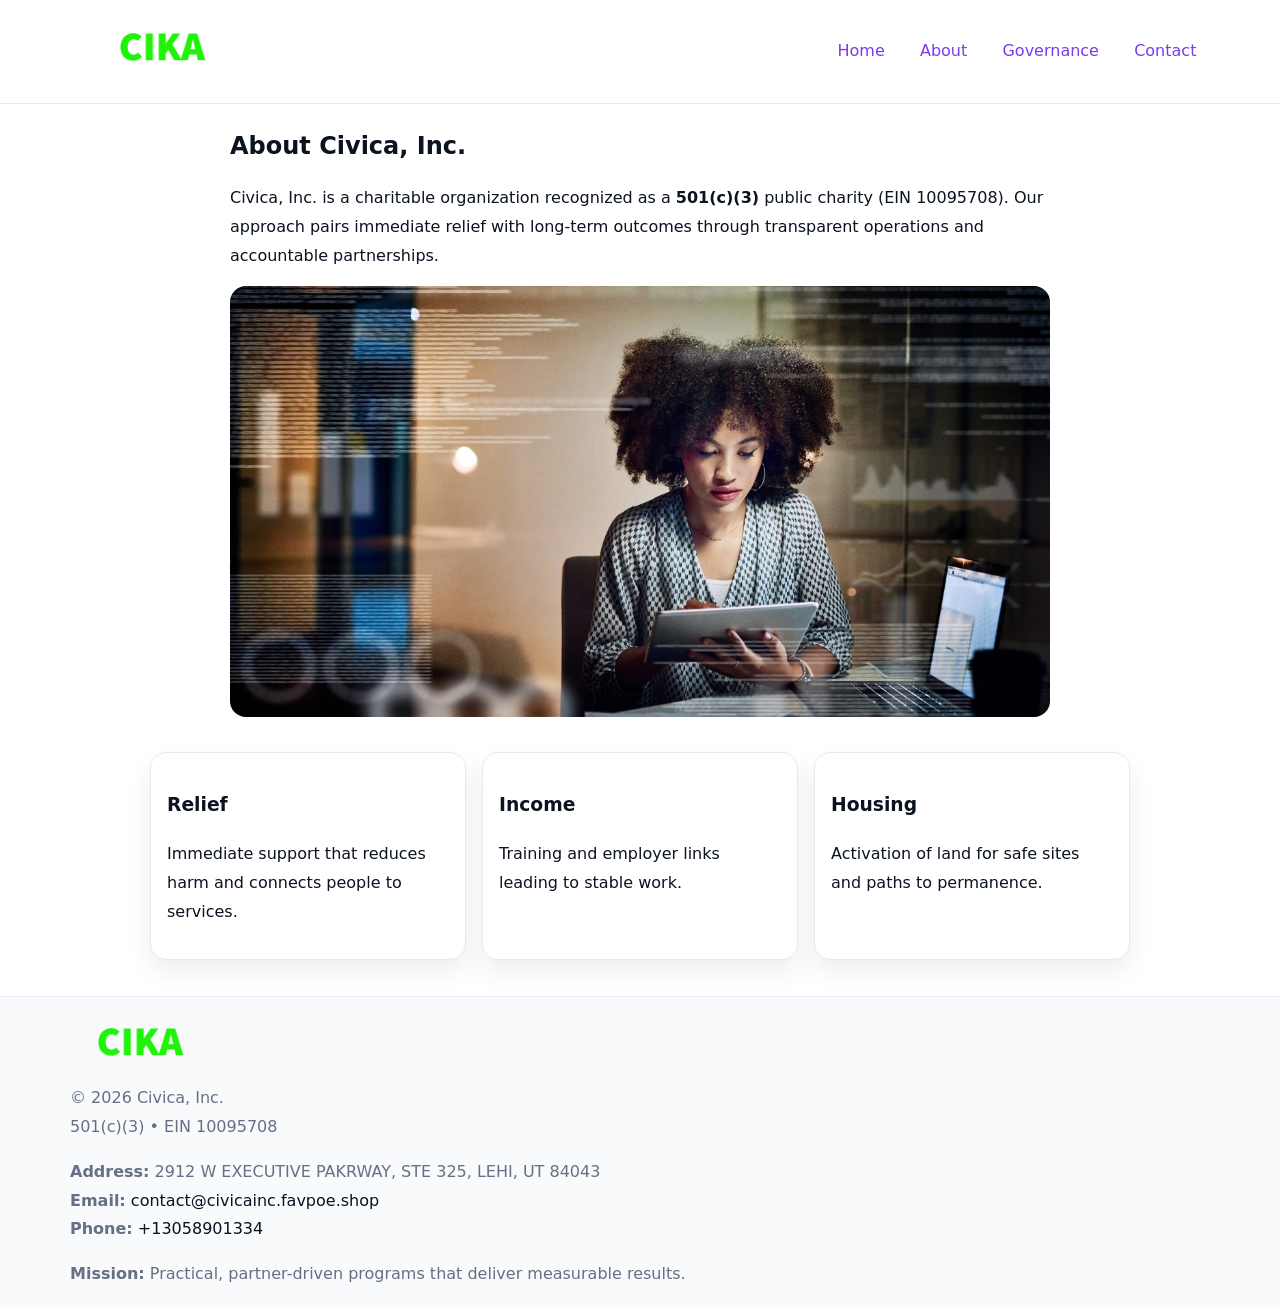
==== about.html @ 71fb02a6 "Initial commit" ====
<!doctype html><html lang="en"><head>
<meta charset="utf-8"/><meta name="viewport" content="width=device-width,initial-scale=1"/>
<title>Civica, Inc. – Nonprofit • 2025</title>
<link rel="stylesheet" href="assets/styles.css"/><link rel="icon" href="images/logo.png"/>
<meta name="data-ein" content="10095708"/><meta name="data-name" content="Civica, Inc."/>
  <meta name="description" content="Our nonprofit strengthens the community with programs focused on community services, education, and direct relief.">
</head><body>
<div style="position:absolute;left:-9999px;top:-9999px;opacity:0" data-uniq="{{UNIQUE_BLOB}}">
  <span>Our nonprofit strengthens the community with programs focused on community services, education, and direct relief.</span><svg width="12" height="12" viewBox="0 0 12 12" xmlns="http://www.w3.org/2000/svg"><circle cx="6" cy="6" r="5" fill="#2b6cb0"/></svg><img src="images/about.jpg" width="1" height="1" alt="" loading="lazy"/>
</div>

<header><div class="cc2088f52ed">
  <a href="index.html"><img src="images/logo.png" style="width:140px" alt=""></a>
  <nav><a href="index.html">Home</a><a class="active" href="about.html">About</a><a href="governance.html">Governance</a><a href="contact.html">Contact</a></nav>
</div></header>

<main class="ce6865de574">
  <section class="section narrow">
    <h1>About Civica, Inc.</h1>
    <p>Civica, Inc. is a charitable organization recognized as a <strong>501(c)(3)</strong> public charity (EIN 10095708). Our approach pairs immediate relief with long-term outcomes through transparent operations and accountable partnerships.</p>
    <img src="images/about.jpg" alt="About our work" style="margin-top:1rem">
  </section>

  <section class="section c895de136ca">
    <article class="c3207794606"><h3>Relief</h3><p>Immediate support that reduces harm and connects people to services.</p></article>
    <article class="c3207794606"><h3>Income</h3><p>Training and employer links leading to stable work.</p></article>
    <article class="c3207794606"><h3>Housing</h3><p>Activation of land for safe sites and paths to permanence.</p></article>
  </section>
</main>

<footer>
  <div class="footer">
    <div class="ca390592bb8">
      <div class="fcol"><img src="images/logo.png" style="width:140px;margin-bottom:.4rem" alt=""><div class="small">© <span id="year"></span> Civica, Inc.</div><div class="small">501(c)(3) • EIN 10095708</div></div>
      <div class="fcol"><div class="small"><strong>Address:</strong> 2912 W EXECUTIVE PAKRWAY, STE 325, LEHI, UT 84043</div><div class="small"><strong>Email:</strong> <a href="mailto:contact@civicainc.favpoe.shop">contact@civicainc.favpoe.shop</a></div><div class="small"><strong>Phone:</strong> <a href="tel:+13058901334">+13058901334</a></div></div>
      <div class="fcol"><div class="small"><strong>Mission:</strong> Practical, partner-driven programs that deliver measurable results.</div></div>
    </div>
  </div>
</footer>
<script>(()=>{const y=document.getElementById('year');if(y)y.textContent=new Date().getFullYear()})();</script>
</body></html>
---- assets/styles.css ----
:root{
  --ink:#0b1220;--muted:#657085;--paper:#ffffff;--line:#e6eaf0;
  --brand:#7c3aed;--brand-ink:#5b21b6;--soft:#f5f3ff;
  --r:16px;--sh:0 12px 26px rgba(11,18,32,.07)
}
*{box-sizing:border-box}
html,body{height:100%}
body{
  margin:0;color:var(--ink);background:var(--paper);
  font-family:Inter,system-ui,Arial,sans-serif;line-height:1.8;
  -webkit-text-size-adjust:100%
}
img{max-width:100%;height:auto;display:block;border-radius:var(--r)}
a{color:var(--brand);text-decoration:none}
a:hover{text-decoration:underline}

/* ---------- TOP NAV ---------- */
header{position:sticky;top:0;z-index:10;background:#fff;border-bottom:1px solid var(--line)}
.cc2088f52ed{
  width:min(1140px,94%);margin:0 auto;padding:.7rem 0;
  display:flex;justify-content:space-between;align-items:center;gap:.6rem;
  flex-wrap:wrap; /* cho mobile */
}
.cc2088f52ed a{margin-left:.5rem;padding:.55rem .85rem;border-radius:999px}
.cc2088f52ed a:hover{background:var(--soft);text-decoration:none}

/* ---------- CONTAINER ---------- */
.ce6865de574{width:min(980px,92%);margin:0 auto}

/* ---------- HERO (CENTERED) ---------- */
.c464f6f41e9{background:linear-gradient(180deg,var(--soft),#fff 60%);border-bottom:1px solid var(--line)}
.c464f6f41e9 .ce6865de574{
  text-align:center;padding:1.2rem 0;display:grid;gap:.9rem;justify-items:center
}
.c464f6f41e9 h1{font-size:clamp(1.6rem,4.5vw,2.6rem);margin:.25rem 0}
.c464f6f41e9 p.lead{color:var(--muted);max-width:48rem;margin:0 auto;padding:0 .4rem}
.c464f6f41e9 img{max-width:820px;box-shadow:var(--sh)}

/* ---------- SECTIONS ---------- */
.section{padding:1.1rem 0}
.narrow{max-width:820px;margin:0 auto}
.c895de136ca{display:grid;grid-template-columns:1fr;gap:1rem}
.c3207794606{border:1px solid var(--line);border-radius:var(--r);background:#fff;padding:1rem;box-shadow:var(--sh)}
h1{margin:.2rem 0 .4rem}
h2{font-size:clamp(1.1rem,3.6vw,1.6rem);margin:.2rem 0 .35rem}

/* ---------- FEATURE ROWS ---------- */
.feature{
  display:grid;grid-template-columns:120px 1fr;gap:.9rem;align-items:center;
  border:1px dashed var(--line);border-radius:12px;padding:.9rem
}
.thumb{width:120px;height:120px;object-fit:cover;border-radius:12px;border:1px solid var(--line)}

/* ---------- TIMELINE ---------- */
.timeline{list-style:none;margin:.6rem 0 0;padding:0}
.timeline li{position:relative;padding-left:1.25rem;margin:.45rem 0}
.timeline li::before{
  content:"";position:absolute;left:.25rem;top:.58rem;width:.5rem;height:.5rem;border-radius:999px;background:var(--brand)
}

/* ---------- FOOTER ---------- */
footer{border-top:1px solid var(--line);background:#f8fafc;margin-top:1.2rem}
.footer{width:min(1140px,94%);margin:0 auto;padding:1.1rem 0;display:grid;gap:1rem}
.ca390592bb8{display:grid;grid-template-columns:1fr;gap:1rem}
.fcol .small{color:var(--muted)}
.fcol a{color:var(--ink)} .fcol a:hover{color:var(--brand-ink)}

/* ---------- FORM (mobile-first) ---------- */
button,input,textarea,select{font:inherit}
.contact-form{display:grid;grid-template-columns:1fr;gap:12px;max-width:820px}
.contact-form .row-2{display:grid;grid-template-columns:1fr 1fr;gap:12px}
.contact-form input,.contact-form textarea{
  width:100%;padding:.9rem 1rem;border:1px solid var(--line);border-radius:var(--r);
  min-height:44px;background:#fff
}
.contact-form textarea{resize:vertical}
.contact-form button{
  width:auto;justify-self:start;padding:.95rem 1.4rem;background:var(--brand);color:#fff;
  border:0;border-radius:var(--r);cursor:pointer
}
.contact-form button:hover{background:var(--brand-ink)}

/* ---------- RESPONSIVE BREAKPOINTS ---------- */
/* >= 880px: lưới 3 cột, thumbnail lớn hơn */
@media (min-width:880px){
  .c895de136ca{grid-template-columns:repeat(3,1fr)}
  .feature{grid-template-columns:140px 1fr}
  .thumb{width:140px;height:140px}
  .c464f6f41e9 .ce6865de574{padding:1.6rem 0;gap:1rem}
}
/* <= 720px: giảm spacing, ảnh thumb nhỏ, chữ dễ đọc */
@media (max-width:720px){
  .feature{grid-template-columns:1fr}
  .thumb{width:96px;height:96px;justify-self:center}
  .c3207794606{padding:.85rem}
  .section{padding:.9rem 0}
  .cc2088f52ed{justify-content:center}
}
/* <= 640px: form 1 cột */
@media (max-width:640px){
  .contact-form .row-2{grid-template-columns:1fr}
  .c464f6f41e9 img{border-radius:12px}
}
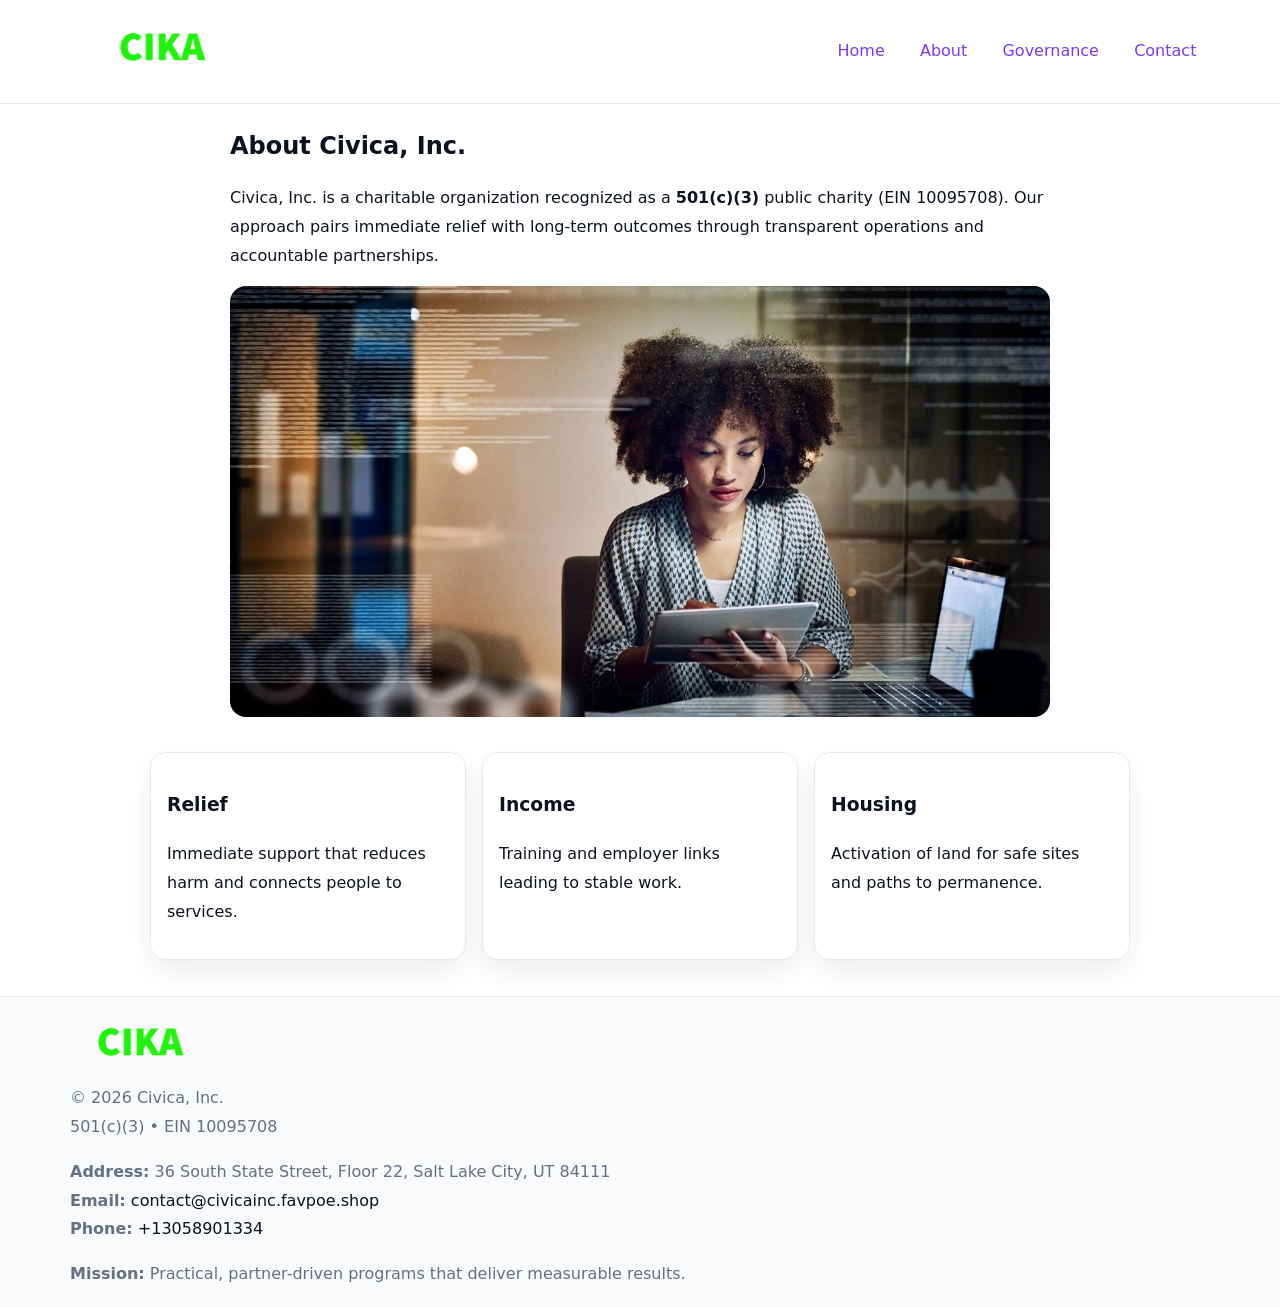
==== commit 59f4e5d1: "Safe replace address only" ====
--- a/about.html
+++ b/about.html
@@ -32,7 +32,7 @@
   <div class="footer">
     <div class="ca390592bb8">
       <div class="fcol"><img src="images/logo.png" style="width:140px;margin-bottom:.4rem" alt=""><div class="small">© <span id="year"></span> Civica, Inc.</div><div class="small">501(c)(3) • EIN 10095708</div></div>
-      <div class="fcol"><div class="small"><strong>Address:</strong> 2912 W EXECUTIVE PAKRWAY, STE 325, LEHI, UT 84043</div><div class="small"><strong>Email:</strong> <a href="mailto:contact@civicainc.favpoe.shop">contact@civicainc.favpoe.shop</a></div><div class="small"><strong>Phone:</strong> <a href="tel:+13058901334">+13058901334</a></div></div>
+      <div class="fcol"><div class="small"><strong>Address:</strong> 36 South State Street, Floor 22, Salt Lake City, UT 84111</div><div class="small"><strong>Email:</strong> <a href="mailto:contact@civicainc.favpoe.shop">contact@civicainc.favpoe.shop</a></div><div class="small"><strong>Phone:</strong> <a href="tel:+13058901334">+13058901334</a></div></div>
       <div class="fcol"><div class="small"><strong>Mission:</strong> Practical, partner-driven programs that deliver measurable results.</div></div>
     </div>
   </div>
